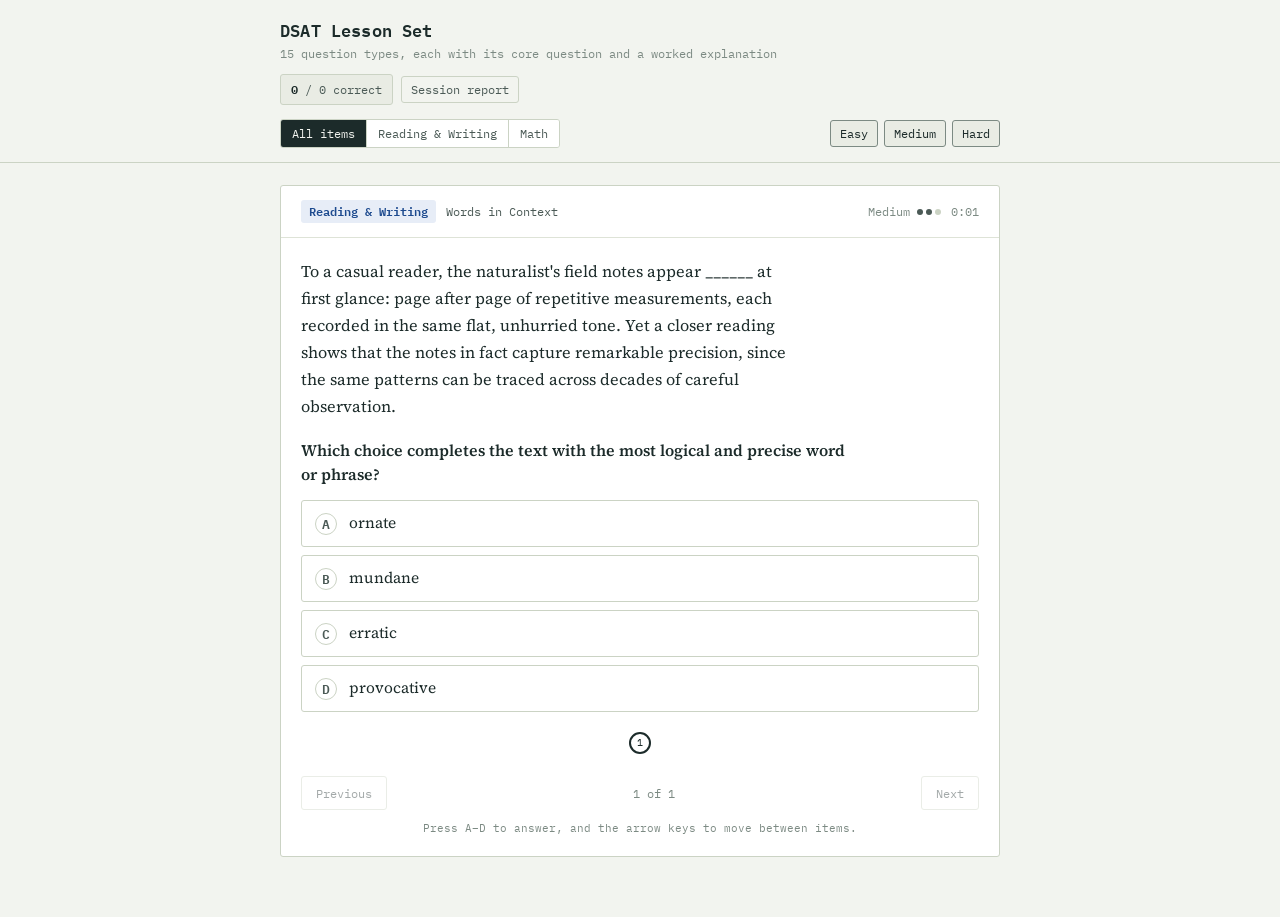
==== lessons.html @ 4c242a38 "feat: lesson page, core-question/steps renderer, WIC seed item" ====
<!DOCTYPE html>
<html lang="en">
<head>
<meta charset="UTF-8">
<meta name="viewport" content="width=device-width, initial-scale=1">
<title>DSAT Lesson Set</title>
<link rel="preconnect" href="https://fonts.googleapis.com">
<link rel="preconnect" href="https://fonts.gstatic.com" crossorigin>
<link href="https://fonts.googleapis.com/css2?family=Source+Serif+4:opsz,wght@8..60,400;8..60,500;8..60,600;8..60,700&family=IBM+Plex+Mono:wght@400;500;600;700&display=swap" rel="stylesheet">
<link rel="stylesheet" href="styles.css">
</head>
<body data-src="lessons.json" data-storage="dsat-lessons-v1">

<div class="topbar">
  <div class="topbar-inner">
    <div class="brand-row">
      <div class="brand">
        <h1>DSAT Lesson Set</h1>
        <p>15 question types, each with its core question and a worked explanation</p>
      </div>
      <div style="display:flex; gap:8px; align-items:center;">
        <span class="score-chip" id="scoreChip">0 / 0 correct</span>
        <button class="report-btn" id="reportBtn" type="button">Session report</button>
      </div>
    </div>
    <div class="controls-row">
      <div class="segmented" id="domainTabs" role="group" aria-label="Filter by section">
        <button data-domain="All" aria-pressed="true" type="button">All items</button>
        <button data-domain="Reading and Writing" aria-pressed="false" type="button">Reading &amp; Writing</button>
        <button data-domain="Math" aria-pressed="false" type="button">Math</button>
      </div>
      <div class="chip-group" id="diffChips" role="group" aria-label="Filter by difficulty">
        <button class="chip" data-diff="Easy" aria-pressed="true" type="button">Easy</button>
        <button class="chip" data-diff="Medium" aria-pressed="true" type="button">Medium</button>
        <button class="chip" data-diff="Hard" aria-pressed="true" type="button">Hard</button>
      </div>
    </div>
  </div>
</div>

<main id="main">
  <div id="questionArea"></div>
</main>

<dialog id="report">
  <div class="report-inner">
    <h2>Session report</h2>
    <div id="reportBody"></div>
    <div class="report-actions">
      <button class="nav-btn danger" id="resetBtn" type="button">Reset progress</button>
      <button class="nav-btn" id="closeReportBtn" type="button">Close</button>
    </div>
  </div>
</dialog>

<script src="app.js"></script>
</body>
</html>
---- styles.css ----
:root {
  box-sizing: border-box;

  --paper: #F2F4EF;
  --surface: #FFFFFF;
  --surface-sunken: #E9ECE4;
  --line: #CBD3C4;
  --line-soft: #DEE3D7;
  --ink: #1C2B2A;
  --ink-soft: #4B5A56;
  --ink-faint: #7C8A83;

  --rw: #1E4B8F;
  --rw-tint: #E7EDF7;
  --math: #0E6E5B;
  --math-tint: #E4F0EC;

  --correct: #2E7D4F;
  --correct-tint: #E4F2E8;
  --incorrect: #B23A2E;
  --incorrect-tint: #FBEAE7;

  --focus: #1E4B8F;

  --font-serif: 'Source Serif 4', Georgia, 'Times New Roman', serif;
  --font-mono: 'IBM Plex Mono', 'SFMono-Regular', Consolas, monospace;

  --radius: 3px;
  color-scheme: light;
}

*, *::before, *::after { box-sizing: inherit; }

body {
  margin: 0;
  background: var(--paper);
  color: var(--ink);
  font-family: var(--font-serif);
  font-size: 16px;
  line-height: 1.5;
  -webkit-font-smoothing: antialiased;
}

@media (prefers-reduced-motion: reduce) {
  * { animation-duration: 0.001ms !important; transition-duration: 0.001ms !important; }
}

button, select { font-family: inherit; }

button:focus-visible, summary:focus-visible, a:focus-visible {
  outline: 2px solid var(--focus);
  outline-offset: 2px;
}

/* ---------- Top bar ---------- */

.topbar {
  position: sticky;
  top: 0;
  z-index: 10;
  background: var(--paper);
  border-bottom: 1px solid var(--line);
}

.topbar-inner {
  max-width: 760px;
  margin: 0 auto;
  padding: 18px 20px 14px;
}

.brand-row {
  display: flex;
  align-items: baseline;
  justify-content: space-between;
  gap: 12px;
  flex-wrap: wrap;
}

.brand h1 {
  font-family: var(--font-mono);
  font-weight: 600;
  font-size: 1.05rem;
  letter-spacing: 0.01em;
  margin: 0;
  color: var(--ink);
}

.brand p {
  margin: 2px 0 0;
  font-family: var(--font-mono);
  font-size: 0.72rem;
  color: var(--ink-faint);
}

.score-chip {
  font-family: var(--font-mono);
  font-size: 0.78rem;
  color: var(--ink-soft);
  background: var(--surface-sunken);
  border: 1px solid var(--line);
  border-radius: var(--radius);
  padding: 5px 10px;
  white-space: nowrap;
}

.score-chip strong { color: var(--ink); font-weight: 600; }

.report-btn {
  font-family: var(--font-mono);
  font-size: 0.72rem;
  color: var(--ink-soft);
  background: transparent;
  border: 1px solid var(--line);
  border-radius: var(--radius);
  padding: 5px 9px;
  cursor: pointer;
}
.report-btn:hover { border-color: var(--ink-faint); color: var(--ink); }

.controls-row {
  display: flex;
  gap: 8px;
  margin-top: 14px;
  flex-wrap: wrap;
  align-items: center;
  justify-content: space-between;
}

.segmented {
  display: inline-flex;
  border: 1px solid var(--line);
  border-radius: var(--radius);
  overflow: hidden;
}

.segmented button {
  font-family: var(--font-mono);
  font-size: 0.74rem;
  color: var(--ink-soft);
  background: var(--surface);
  border: none;
  border-right: 1px solid var(--line);
  padding: 6px 11px;
  cursor: pointer;
}
.segmented button:last-child { border-right: none; }
.segmented button[aria-pressed="true"] {
  background: var(--ink);
  color: var(--paper);
}
.segmented button:hover:not([aria-pressed="true"]) { background: var(--surface-sunken); }

.chip-group { display: inline-flex; gap: 6px; }

.chip {
  font-family: var(--font-mono);
  font-size: 0.72rem;
  color: var(--ink-soft);
  background: var(--surface);
  border: 1px solid var(--line);
  border-radius: var(--radius);
  padding: 5px 9px;
  cursor: pointer;
}
.chip[aria-pressed="true"] { background: var(--surface-sunken); color: var(--ink); border-color: var(--ink-faint); }

/* ---------- Main ---------- */

main {
  max-width: 760px;
  margin: 0 auto;
  padding: 22px 20px 60px;
}

.empty-state, .load-state {
  text-align: center;
  padding: 60px 20px;
  color: var(--ink-soft);
  font-family: var(--font-mono);
  font-size: 0.85rem;
}

.error-state {
  max-width: 62ch;
  margin: 40px auto;
  padding: 18px 20px;
  border: 1px solid var(--incorrect);
  background: var(--incorrect-tint);
  color: var(--incorrect);
  border-radius: var(--radius);
  font-family: var(--font-mono);
  font-size: 0.82rem;
  line-height: 1.6;
}

.card {
  background: var(--surface);
  border: 1px solid var(--line);
  border-radius: var(--radius);
}

.card-meta {
  display: flex;
  align-items: center;
  gap: 10px;
  flex-wrap: wrap;
  padding: 14px 20px;
  border-bottom: 1px solid var(--line-soft);
  font-family: var(--font-mono);
  font-size: 0.72rem;
}

.domain-tag {
  padding: 3px 8px;
  border-radius: var(--radius);
  font-weight: 600;
}
.domain-tag.rw { background: var(--rw-tint); color: var(--rw); }
.domain-tag.math { background: var(--math-tint); color: var(--math); }

.skill-tag { color: var(--ink-soft); }

.diff-dots {
  display: inline-flex;
  gap: 3px;
  margin-left: auto;
  align-items: center;
}
.diff-dots .label { color: var(--ink-faint); margin-right: 4px; }
.diff-dots span.dot {
  width: 6px; height: 6px; border-radius: 50%;
  background: var(--line);
}
.diff-dots span.dot.filled { background: var(--ink-soft); }

.timer {
  font-family: var(--font-mono);
  color: var(--ink-faint);
  font-variant-numeric: tabular-nums;
}

.card-body { padding: 20px; }

.stimulus {
  font-size: 1.02rem;
  line-height: 1.65;
  max-width: 62ch;
}
.stimulus p { margin: 0 0 0.9em; }
.stimulus p:last-child { margin-bottom: 0; }
.stimulus ul { margin: 0 0 0.9em; padding-left: 1.3em; }
.stimulus li { margin-bottom: 0.35em; }

.stem {
  font-weight: 600;
  margin: 18px 0 14px;
  max-width: 62ch;
  line-height: 1.5;
}

.choices {
  display: flex;
  flex-direction: column;
  gap: 8px;
}

.choice {
  display: flex;
  gap: 12px;
  align-items: flex-start;
  text-align: left;
  width: 100%;
  background: var(--surface);
  border: 1px solid var(--line);
  border-radius: var(--radius);
  padding: 11px 13px;
  cursor: pointer;
  font-family: var(--font-serif);
  font-size: 0.97rem;
  color: var(--ink);
}
.choice:hover:not(:disabled) { border-color: var(--ink-faint); background: var(--surface-sunken); }
.choice:disabled { cursor: default; }

.choice .letter {
  font-family: var(--font-mono);
  font-size: 0.8rem;
  font-weight: 600;
  color: var(--ink-soft);
  border: 1px solid var(--line);
  border-radius: 50%;
  width: 22px; height: 22px;
  display: flex; align-items: center; justify-content: center;
  flex-shrink: 0;
  margin-top: 1px;
}

.choice .body { flex: 1; }
.choice .rationale {
  display: none;
  margin-top: 7px;
  font-family: var(--font-mono);
  font-size: 0.78rem;
  line-height: 1.5;
  color: var(--ink-soft);
}
.choice .trap-chip {
  display: inline-block;
  margin-top: 6px;
  font-family: var(--font-mono);
  font-size: 0.68rem;
  color: var(--incorrect);
  background: var(--incorrect-tint);
  border-radius: var(--radius);
  padding: 2px 6px;
}

.choice.correct-pick { border-color: var(--correct); background: var(--correct-tint); }
.choice.correct-pick .letter { border-color: var(--correct); color: var(--correct); background: var(--surface); }
.choice.wrong-pick { border-color: var(--incorrect); background: var(--incorrect-tint); }
.choice.wrong-pick .letter { border-color: var(--incorrect); color: var(--incorrect); background: var(--surface); }
.choice.reveal-correct-unpicked { border-color: var(--correct); }
.choice.answered .rationale { display: block; }

.verdict {
  margin-top: 16px;
  padding: 10px 13px;
  border-radius: var(--radius);
  font-family: var(--font-mono);
  font-size: 0.85rem;
  display: flex;
  gap: 8px;
  align-items: center;
}
.verdict.good { background: var(--correct-tint); color: var(--correct); }
.verdict.bad { background: var(--incorrect-tint); color: var(--incorrect); }
.verdict .mark { font-weight: 700; }

details.study-note {
  margin-top: 16px;
  border: 1px solid var(--line);
  border-radius: var(--radius);
  overflow: hidden;
}
details.study-note summary {
  cursor: pointer;
  list-style: none;
  padding: 10px 13px;
  font-family: var(--font-mono);
  font-size: 0.78rem;
  color: var(--ink-soft);
  background: var(--surface-sunken);
  display: flex;
  align-items: center;
  gap: 8px;
}
details.study-note summary::-webkit-details-marker { display: none; }
details.study-note summary::before {
  content: "+";
  font-weight: 700;
  width: 14px;
  display: inline-block;
}
details.study-note[open] summary::before { content: "\2013"; }

.note-body { padding: 14px; }
.note-section { margin-bottom: 12px; }
.note-section:last-of-type { margin-bottom: 10px; }
.note-label {
  font-family: var(--font-mono);
  font-size: 0.68rem;
  color: var(--ink-faint);
  margin-bottom: 3px;
}
.note-text { font-size: 0.92rem; line-height: 1.55; max-width: 62ch; }

.vocab-row { display: flex; flex-wrap: wrap; gap: 6px; }
.vocab-tag {
  font-family: var(--font-mono);
  font-size: 0.72rem;
  color: var(--ink-soft);
  background: var(--surface-sunken);
  border-radius: var(--radius);
  padding: 3px 8px;
}

.nav-row {
  display: flex;
  align-items: center;
  justify-content: space-between;
  gap: 10px;
  margin-top: 22px;
}

.nav-btn {
  font-family: var(--font-mono);
  font-size: 0.78rem;
  color: var(--ink);
  background: var(--surface);
  border: 1px solid var(--line);
  border-radius: var(--radius);
  padding: 8px 14px;
  cursor: pointer;
}
.nav-btn:hover:not(:disabled) { border-color: var(--ink-faint); }
.nav-btn:disabled { opacity: 0.4; cursor: default; }

.bubbles {
  display: flex;
  gap: 5px;
  flex-wrap: wrap;
  justify-content: center;
}
.bubble {
  width: 22px; height: 22px;
  border-radius: 50%;
  border: 1px solid var(--line);
  background: var(--surface);
  font-family: var(--font-mono);
  font-size: 0.62rem;
  color: var(--ink-faint);
  cursor: pointer;
  display: flex; align-items: center; justify-content: center;
  padding: 0;
}
.bubble.current { border-color: var(--ink); border-width: 2px; color: var(--ink); }
.bubble.done-correct { background: var(--correct); border-color: var(--correct); color: var(--paper); }
.bubble.done-wrong { background: var(--incorrect); border-color: var(--incorrect); color: var(--paper); }

.hint-row {
  text-align: center;
  margin-top: 10px;
  font-family: var(--font-mono);
  font-size: 0.68rem;
  color: var(--ink-faint);
}

/* ---------- Dialog ---------- */

dialog#report {
  border: 1px solid var(--line);
  border-radius: var(--radius);
  padding: 0;
  background: var(--surface);
  color: var(--ink);
  width: min(440px, calc(100vw - 40px));
}
dialog#report::backdrop { background: rgba(10, 20, 18, 0.45); }

.report-inner { padding: 22px; }
.report-inner h2 {
  font-family: var(--font-mono);
  font-size: 0.95rem;
  margin: 0 0 16px;
}
.report-line {
  display: flex;
  justify-content: space-between;
  font-family: var(--font-mono);
  font-size: 0.85rem;
  padding: 8px 0;
  border-bottom: 1px solid var(--line-soft);
}
.report-line:last-of-type { border-bottom: none; }
.report-actions {
  margin-top: 18px;
  display: flex;
  justify-content: space-between;
  gap: 10px;
}
.report-actions .nav-btn.danger { color: var(--incorrect); border-color: var(--incorrect); }

@media (max-width: 480px) {
  .card-body { padding: 16px; }
  .topbar-inner { padding: 14px 16px 12px; }
}

.core-question {
  margin-top: 16px;
  padding: 10px 13px;
  border-left: 3px solid var(--rw);
  background: var(--rw-tint);
  border-radius: var(--radius);
  font-size: 0.92rem;
  line-height: 1.55;
  max-width: 62ch;
}
.core-question .note-label { color: var(--rw); }

.steps {
  padding-left: 1.3em;
  font-size: 0.92rem;
  line-height: 1.55;
  max-width: 62ch;
  margin: 0 0 12px;
}
.steps li { margin-top: 6px; }
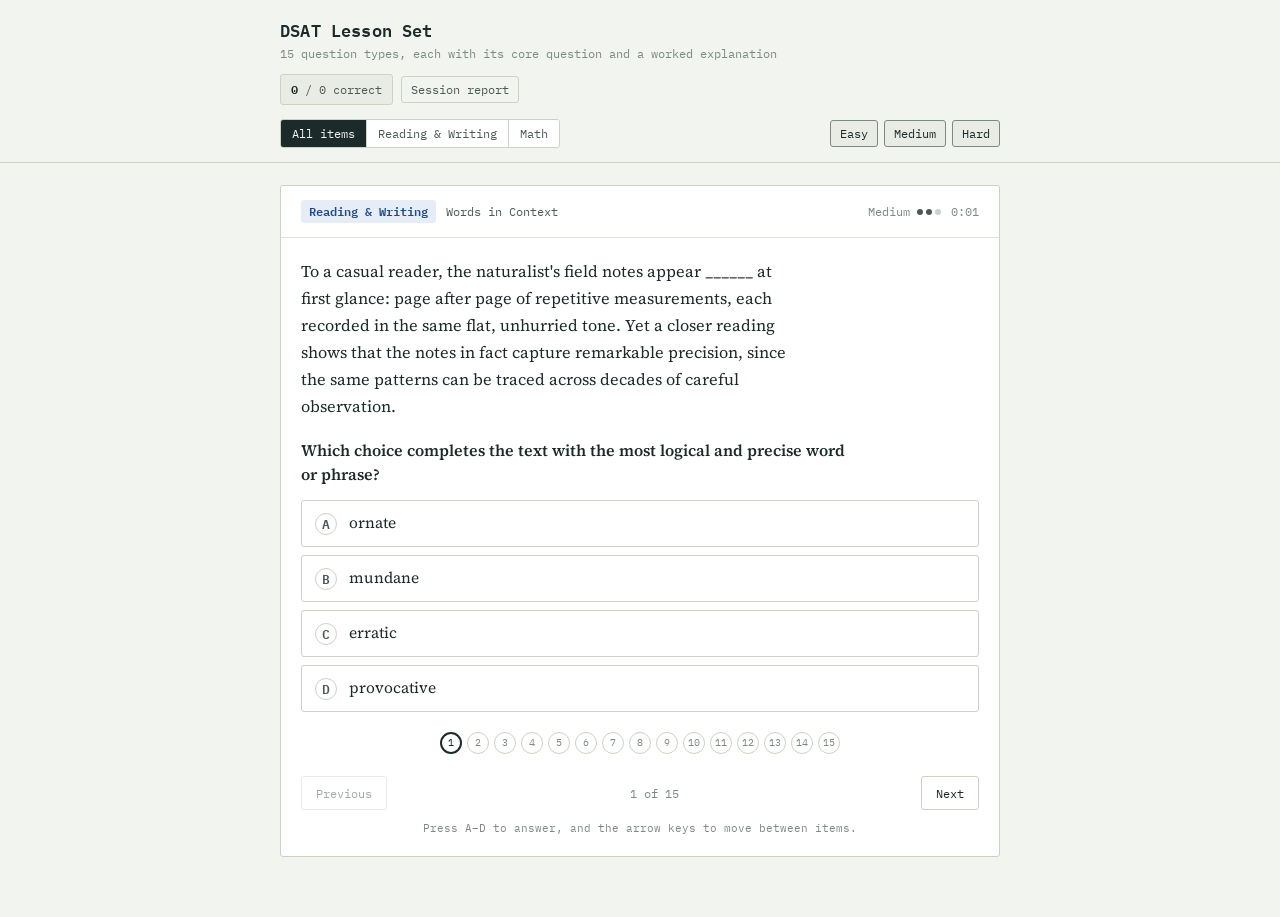
==== commit 01d07e2b: "refactor: extract shared ItemRender used by practice pages" ====
--- a/lessons.html
+++ b/lessons.html
@@ -53,6 +53,7 @@
   </div>
 </dialog>
 
+<script src="render.js"></script>
 <script src="app.js"></script>
 </body>
 </html>
--- a/styles.css
+++ b/styles.css
@@ -492,6 +492,12 @@
   font-size: 0.92rem;
   line-height: 1.55;
   max-width: 62ch;
-  margin: 0 0 12px;
+  margin: 12px 0 12px;
 }
 .steps li { margin-top: 6px; }
+
+.data-table { display: block; max-width: 100%; overflow-x: auto; border-collapse: collapse; margin: 0 0 14px; font-size: 14px; }
+.data-table caption { text-align: left; font-weight: 600; padding-bottom: 6px; }
+.data-table th, .data-table td { border: 1px solid var(--line); padding: 6px 10px; text-align: left; }
+.data-table th { background: var(--surface-sunken); }
+.data-table td { font-family: ui-monospace, Menlo, Consolas, monospace; }
